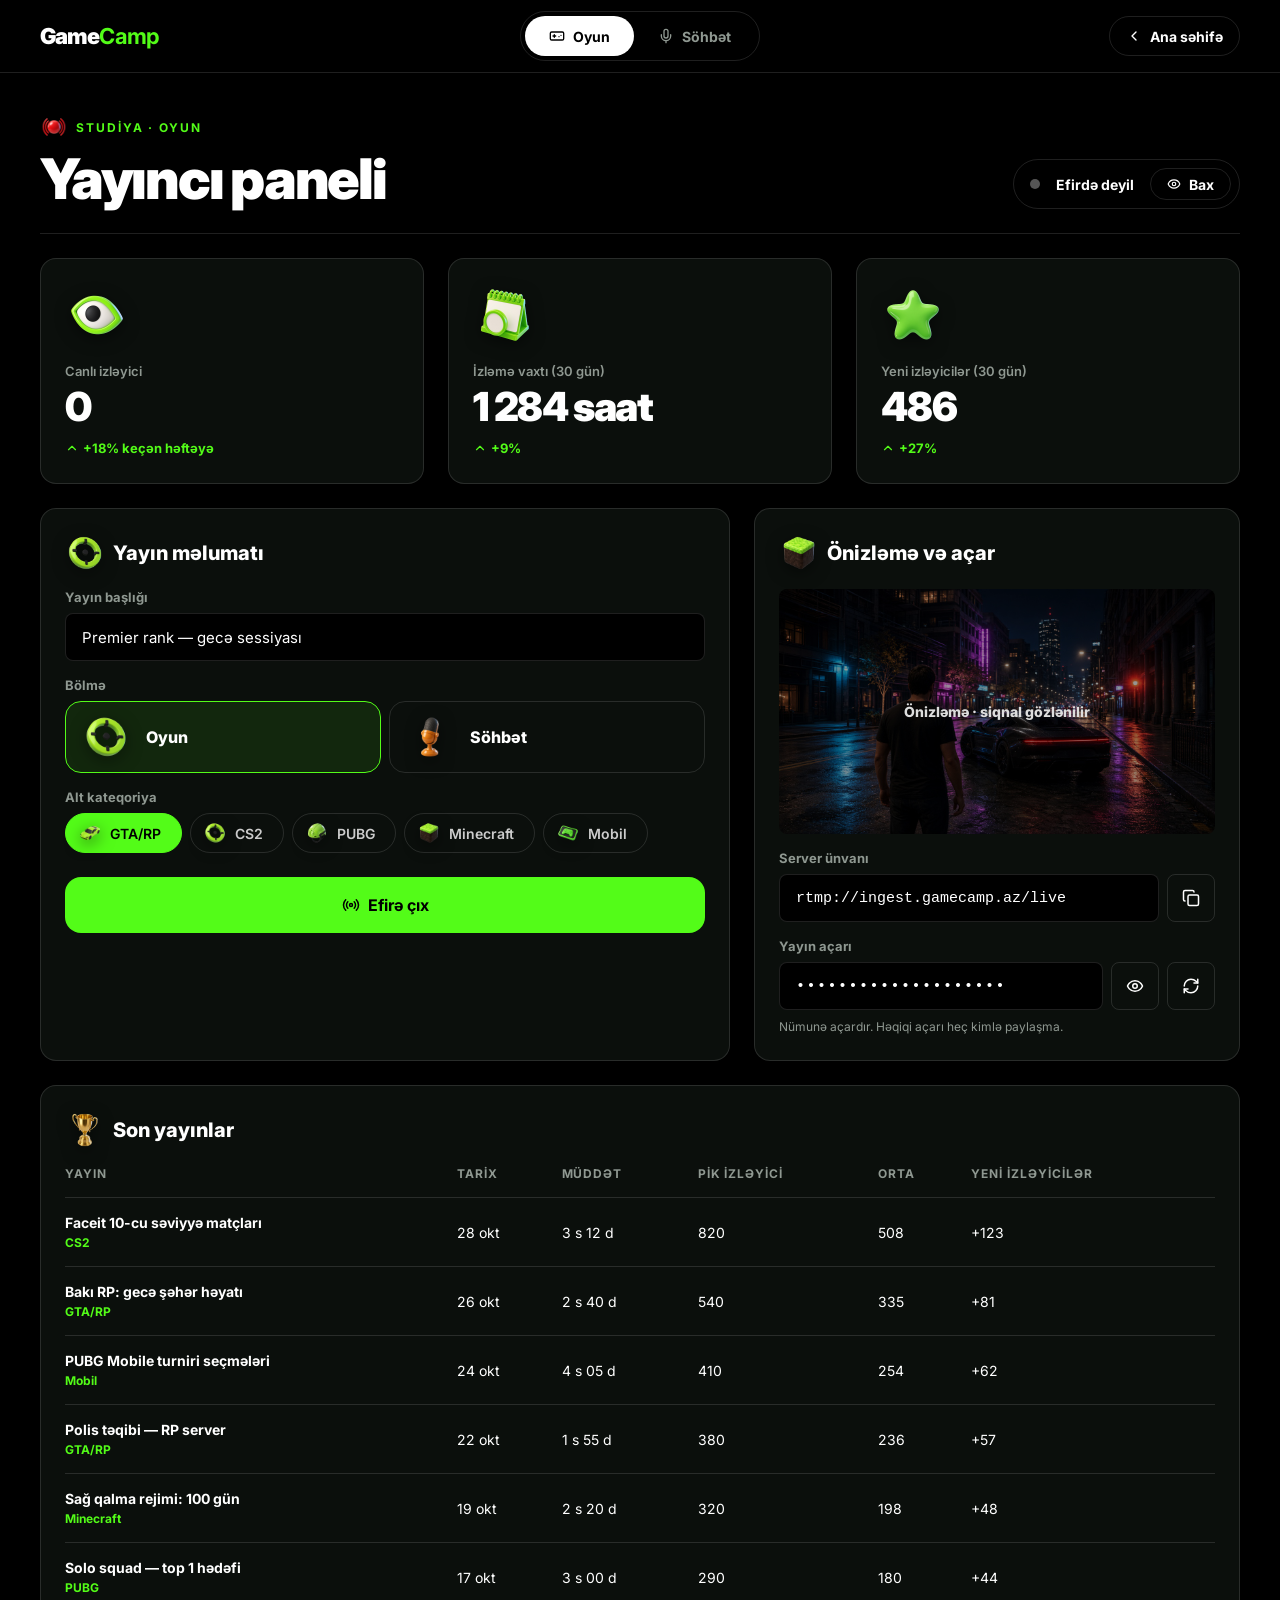
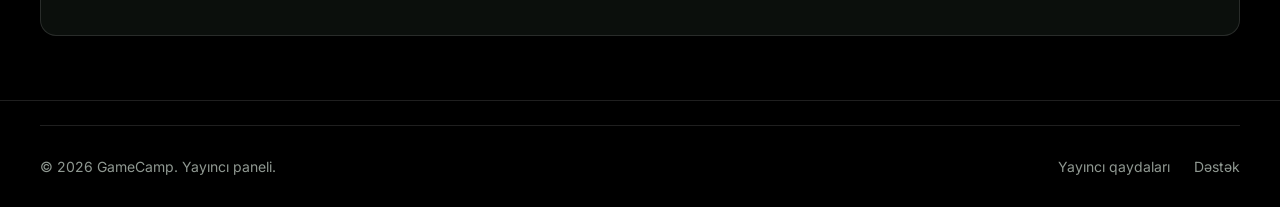
==== dashboard.html @ ab2b96a6 "GameCamp prototip" ====
<!doctype html><html lang="az"><head><meta charset="utf-8"><meta name="viewport" content="width=device-width,initial-scale=1"><title>Yayıncı paneli · GameCamp</title>
<link rel="stylesheet" href="https://fonts.googleapis.com/css2?family=Inter:wght@400;500;600;700;800;900&display=swap">
<link rel="stylesheet" href="style.css"><link rel="stylesheet" href="app.css"><link rel="stylesheet" href="dash.css"></head><body>
<header><div class="wrap"><a class="logo" href="index.html">Game<b>Camp</b></a><nav class="sw" id="sw"></nav>
<div class="r"><a class="btn g" href="index.html" id="b1"></a></div></div></header>
<main class="wrap">
<div class="dh"><div><div class="kick" id="dk"></div><h1>Yayıncı paneli</h1></div><div class="st" id="st"><span class="dot"></span><span id="stt">Efirdə deyil</span><a class="btn g" href="#" id="pv" style="height:32px"></a></div></div>
<div class="dg">
<div class="sc3w" id="stats"></div>
<section class="pn s7"><h3 id="h1"></h3>
<label for="ti">Yayın başlığı</label><input class="inp" id="ti" maxlength="80">
<label>Bölmə</label><div class="seg" id="seg"></div>
<label>Alt kateqoriya</label><div class="subs" id="subs"></div>
<button class="btn p golive" id="go"></button></section>
<section class="pn s5"><h3 id="h2"></h3><div class="prev" id="prev"></div>
<label>Server ünvanı</label><div class="fld"><div class="inp mono" style="letter-spacing:0">rtmp://ingest.gamecamp.az/live</div><button class="ib" aria-label="Kopyala" id="c1"></button></div>
<label>Yayın açarı</label><div class="fld"><div class="inp mono" id="key"></div><button class="ib" aria-label="Göstər" id="kv"></button><button class="ib" aria-label="Yenilə" id="kr"></button></div>
<p class="note">Nümunə açardır. Həqiqi açarı heç kimlə paylaşma.</p></section>
<section class="pn s12"><h3 id="h3"></h3><div class="tw"><table><thead><tr><th>Yayın</th><th>Tarix</th><th>Müddət</th><th>Pik izləyici</th><th>Orta</th><th>Yeni izləyicilər</th></tr></thead><tbody id="tb"></tbody></table></div></section>
</div></main>
<footer style="margin-top:64px"><div class="wrap"><div class="fl"><span>© 2026 GameCamp. Yayıncı paneli.</span><nav><a href="#">Yayıncı qaydaları</a><a href="#">Dəstək</a></nav></div></div></footer>
<script src="data.js"></script><script>
let live=false,show=false,cat=null;W=location.hash=='#talk'?'talk':'game';
const MASK='••••••••••••••••••••',DEMO='gc_live_nümunə_0000_0000';
function R(){const d=D[W],g=W=='game';document.body.className=W;if(!d.cats.includes(cat)||cat=='Hamısı')cat=d.cats[1];
sw.innerHTML=`<a href="#game" data-x="game" class="${g?'on':''}">${ic('gamepad')}Oyun</a><a href="#talk" data-x="talk" class="${g?'':'on'}">${ic('mic')}Söhbət</a>`;
sw.querySelectorAll('a').forEach(a=>a.onclick=e=>{e.preventDefault();W=a.dataset.x;history.replaceState(0,'','#'+W);R()});
b1.innerHTML=ic('back',16)+'Ana səhifə';dk.innerHTML=i3('live',28)+'Studiya · '+d.name;
stats.innerHTML=[['eye','Canlı izləyici',live?'312':'0','+18% keçən həftəyə'],['calendar','İzləmə vaxtı (30 gün)','1 284 saat','+9%'],['star','Yeni izləyicilər (30 gün)','486','+27%']].map(s=>`<div class="pn s4 sc3">${i3(s[0],64)}<small>${s[1]}</small><b>${s[2]}</b><span class="up">${ic('up',14)}${s[3]}</span></div>`).join('');
h1.innerHTML=i3(g?'cs2':'mic',40)+'Yayın məlumatı';h2.innerHTML=i3('block',40)+'Önizləmə və açar';h3.innerHTML=i3('trophy',40)+'Son yayınlar';
if(!ti.value||ti.dataset.w!=W){ti.value=g?'Premier rank — gecə sessiyası':'Gecə söhbəti: günün mövzuları';ti.dataset.w=W}
seg.innerHTML=`<button class="${g?'on':''}" data-x="game">${i3('cs2',48)}Oyun</button><button class="${g?'':'on'}" data-x="talk">${i3('mic',48)}Söhbət</button>`;
seg.querySelectorAll('button').forEach(b=>b.onclick=()=>{W=b.dataset.x;history.replaceState(0,'','#'+W);R()});
subs.innerHTML=d.cats.slice(1).map(c=>`<button class="chip${c==cat?' on':''}" data-c="${c}">${i3(CI[c],24)}${c}</button>`).join('');
subs.querySelectorAll('.chip').forEach(b=>b.onclick=()=>{cat=b.dataset.c;R()});
const im=d.s.find(s=>s[3]==cat)[0];
prev.innerHTML=`<img src="assets/${im}.jpg" alt="">`+(live?`<span class="live">CANLI</span>`:`<div class="off">Önizləmə · siqnal gözlənilir</div>`);
go.className='btn p golive'+(live?' end':'');go.innerHTML=live?ic('pause',18)+'Yayını bitir':ic('radio',18)+'Efirə çıx';
st.classList.toggle('on',live);stt.textContent=live?'Efirdəsən · 00:12:48':'Efirdə deyil';pv.innerHTML=ic('eye',14)+'Bax';pv.href='watch.html?id='+im;
key.textContent=show?DEMO:MASK;kv.innerHTML=ic(show?'eyeoff':'eye',18);kr.innerHTML=ic('refresh',18);c1.innerHTML=ic('copy',18);
tb.innerHTML=d.s.slice(0,6).map((s,i)=>`<tr><td>${s[1]}<span class="k2">${s[3]}</span></td><td>${['28 okt','26 okt','24 okt','22 okt','19 okt','17 okt'][i]}</td><td>${['3 s 12 d','2 s 40 d','4 s 05 d','1 s 55 d','2 s 20 d','3 s 00 d'][i]}</td><td>${s[4]}</td><td>${Math.round(s[4]*.62)}</td><td>+${Math.round(s[4]*.15)}</td></tr>`).join('')}
go.onclick=()=>{live=!live;R()};kv.onclick=()=>{show=!show;R()};R();
</script></body></html>
---- style.css ----
*{box-sizing:border-box;margin:0;padding:0}
:root{--c:#53FC18;--rgb:83,252,24;--bg:#000;--s1:#0b0f0c;--t2:#8f9891;--line:rgba(255,255,255,.12);--r:8px;--rm:16px}
body.talk{--c:#FFA53A;--rgb:255,165,58;--s1:#100c08}
body{font-family:Inter,system-ui,sans-serif;background:var(--bg);color:#fff;-webkit-font-smoothing:antialiased;overflow-x:hidden}
button{font:inherit;cursor:pointer;border:0;color:inherit;background:none}a{color:inherit;text-decoration:none}
.wrap{max-width:1360px;margin:0 auto;padding:0 40px}
.ticker{background:var(--c);color:#000;font-size:12px;font-weight:700;letter-spacing:.08em;height:32px;overflow:hidden;white-space:nowrap;display:flex;align-items:center}
.ticker div{display:inline-flex;gap:48px;animation:tk 40s linear infinite;padding-left:100%}@keyframes tk{to{transform:translateX(-100%)}}
.ticker span{display:inline-flex;align-items:center;gap:8px}
header{border-bottom:1px solid var(--line);position:sticky;top:0;z-index:10;background:rgba(0,0,0,.85);backdrop-filter:blur(12px)}
header .wrap{display:grid;grid-template-columns:1fr auto 1fr;align-items:center;gap:16px;height:72px}
.logo{font-weight:900;font-size:22px;letter-spacing:-.04em}.logo b{color:var(--c)}
.sw{display:flex;border:1px solid var(--line);border-radius:999px;padding:4px}
.sw button{display:flex;align-items:center;gap:8px;height:40px;padding:0 24px;border-radius:999px;font-weight:700;font-size:14px;letter-spacing:.02em;color:var(--t2);transition:.25s}
.sw button.on{background:#fff;color:#000}.sw button.on svg{color:var(--c);filter:drop-shadow(0 0 0 #000)}
body .sw button.on svg{stroke:#000}
.r{justify-self:end;display:flex;gap:8px}
.btn{display:inline-flex;align-items:center;gap:8px;height:40px;padding:0 16px;border-radius:999px;font-weight:700;font-size:14px;transition:.2s}
.btn.g{border:1px solid var(--line)}.btn.g:hover{border-color:#fff}.btn.p{background:var(--c);color:#000}.btn.p:hover{transform:translateY(-1px)}
.btn.lg{height:56px;padding:0 32px;font-size:16px}
.kick{font-size:12px;font-weight:700;letter-spacing:.16em;text-transform:uppercase;color:var(--c);display:flex;align-items:center;gap:8px}
.mast{display:flex;align-items:flex-end;justify-content:space-between;gap:24px;padding:48px 0 24px;border-bottom:1px solid var(--line)}
.big{font-size:160px;line-height:136px;font-weight:900;letter-spacing:-.06em}.big span{color:var(--c)}
.mast p{max-width:360px;color:var(--t2);font-size:16px;line-height:24px;padding-bottom:16px}
.issue{display:grid;grid-template-columns:7fr 5fr;gap:40px;padding:40px 0}
.fimg{position:relative;aspect-ratio:16/10;border-radius:var(--rm);overflow:hidden}
.fimg img{width:100%;height:100%;object-fit:cover;display:block;transition:transform 1.2s}.fimg:hover img{transform:scale(1.04)}
.fimg .tags{position:absolute;top:16px;left:16px;display:flex;gap:8px}
.live{display:inline-flex;align-items:center;gap:6px;height:24px;padding:0 8px;border-radius:4px;background:#e5243b;font-size:11px;font-weight:800;letter-spacing:.08em}
.live::before{content:"";width:6px;height:6px;border-radius:50%;background:#fff;animation:bl 1.4s infinite}@keyframes bl{50%{opacity:.2}}
.pill{display:inline-flex;align-items:center;gap:6px;height:24px;padding:0 8px;border-radius:4px;background:rgba(0,0,0,.65);backdrop-filter:blur(8px);font-size:12px;font-weight:600}
.ftx{display:flex;flex-direction:column}
h1{font-size:56px;line-height:60px;font-weight:900;letter-spacing:-.04em;margin:16px 0}
.dek{font-size:18px;line-height:28px;color:#c7ccc8}
.by{display:flex;align-items:center;gap:16px;margin:24px 0;padding:16px 0;border-top:1px solid var(--line);border-bottom:1px solid var(--line);font-size:14px;color:var(--t2)}.by b{color:#fff;display:block;font-size:15px}
.av{width:40px;height:40px;border-radius:50%;flex:none;display:grid;place-items:center;font-weight:800;font-size:15px;background:var(--c);color:#000}
.toplist{margin-top:auto;padding-top:24px}
.tl{display:grid;grid-template-columns:40px 1fr auto;gap:16px;align-items:center;padding:12px 0;border-top:1px solid var(--line)}
.tl .n{font-size:28px;font-weight:900;color:var(--c);letter-spacing:-.04em}.tl b{font-size:15px;display:block;white-space:nowrap;overflow:hidden;text-overflow:ellipsis}.tl small{color:var(--t2);font-size:13px}
.tl>div{min-width:0}.tl .v{font-size:13px;font-weight:600;display:flex;gap:6px;align-items:center;color:var(--t2)}
.sec{display:flex;align-items:flex-end;justify-content:space-between;gap:16px;padding:64px 0 24px;border-top:1px solid var(--line);margin-top:24px}
h2{font-size:48px;line-height:52px;font-weight:900;letter-spacing:-.04em;margin-top:8px}h2 em{font-style:normal;color:var(--c)}
.cnt,.lnk{font-size:14px;color:var(--t2);display:flex;gap:8px;align-items:center;font-weight:600}.lnk:hover{color:#fff}
.cats{display:grid;grid-template-columns:repeat(5,1fr);border:1px solid var(--line);border-radius:var(--rm);overflow:hidden}
.cat{position:relative;height:200px;overflow:hidden;cursor:pointer;border-left:1px solid var(--line)}.cat:first-child{border-left:0}
.cat>img:not(.i3){position:absolute;inset:0;width:100%;height:100%;object-fit:cover;filter:grayscale(1) brightness(.45);transition:.5s}
.cat:hover>img:not(.i3){filter:none;transform:scale(1.06)}
.cat div{position:absolute;inset:auto 16px 16px;z-index:1}.cat .no{position:absolute;top:16px;left:16px;font-size:13px;font-weight:700;color:var(--c);z-index:1}
.cat b{font-size:24px;font-weight:900;letter-spacing:-.03em;display:block}.cat small{font-size:13px;color:#ccc}
.chips{display:flex;gap:8px;overflow-x:auto;scrollbar-width:none;margin-bottom:32px}.chips::-webkit-scrollbar{display:none}
.chip{display:inline-flex;align-items:center;gap:8px;height:40px;padding:0 20px;border-radius:999px;border:1px solid var(--line);font-weight:600;font-size:14px;white-space:nowrap;color:#ccc;transition:.2s}
.chip small{font-size:12px;color:var(--t2)}.chip:hover{border-color:#fff;color:#fff}.chip.on{background:var(--c);border-color:var(--c);color:#000}.chip.on small{color:rgba(0,0,0,.6)}
.grid{display:grid;grid-template-columns:repeat(4,1fr);gap:40px 24px}
.grid .card:first-child{grid-column:span 2;grid-row:span 2}.grid .card:first-child .ti{font-size:28px;line-height:34px;white-space:normal;font-weight:900;letter-spacing:-.03em}
.th{position:relative;aspect-ratio:16/9;border-radius:var(--r);overflow:hidden;background:var(--s1)}
.th img{width:100%;height:100%;object-fit:cover;display:block;transition:transform .5s}.card:hover img{transform:scale(1.05)}
.th .live{position:absolute;top:8px;left:8px}.th .pill{position:absolute;bottom:8px;left:8px}
.card .k{font-size:11px;font-weight:700;letter-spacing:.12em;text-transform:uppercase;color:var(--c);margin:16px 0 8px}
.ti{font-weight:800;font-size:17px;line-height:24px;letter-spacing:-.01em;white-space:nowrap;overflow:hidden;text-overflow:ellipsis}.card:hover .ti{text-decoration:underline;text-decoration-color:var(--c);text-underline-offset:4px}
.sub{font-size:13px;color:var(--t2);margin-top:4px}
.empty{grid-column:1/-1;padding:48px;text-align:center;color:var(--t2);border:1px dashed var(--line);border-radius:var(--rm)}
.rank{display:grid;grid-template-columns:repeat(5,1fr);gap:0;border-top:1px solid var(--line)}
.rk{padding:24px 16px 24px 0;border-right:1px solid var(--line);margin-right:16px}.rk:last-child{border:0;margin:0}
.rk .no{font-size:96px;line-height:88px;font-weight:900;letter-spacing:-.06em;color:transparent;-webkit-text-stroke:1.5px var(--line)}.rk:first-child .no{-webkit-text-stroke:0;color:var(--c)}
.rk .ph{width:64px;height:64px;border-radius:50%;overflow:hidden;margin:16px 0}.rk .ph img{width:100%;height:100%;object-fit:cover}
.rk b{font-size:18px;font-weight:800;display:block}.rk small{color:var(--t2);font-size:13px;display:block;margin:4px 0 16px}.rk .btn{height:32px;font-size:13px}
.two{display:grid;grid-template-columns:5fr 7fr;gap:40px}
.col h3{font-size:28px;line-height:36px;font-weight:900;letter-spacing:-.03em;margin:8px 0 16px}
.nw{display:flex;align-items:center;gap:16px;padding:16px 0;border-top:1px solid var(--line)}.nw div{flex:1}.nw b{display:block}.nw small{color:var(--t2);font-size:13px}
.tag{font-size:11px;font-weight:800;letter-spacing:.1em;border:1px solid var(--c);color:var(--c);padding:4px 8px;border-radius:4px}
.ev{display:grid;grid-template-columns:120px 1fr auto;gap:24px;align-items:center;padding:24px 0;border-top:1px solid var(--line)}
.ev .d small{display:block;color:var(--t2);font-size:12px;font-weight:700;letter-spacing:.12em;text-transform:uppercase}.ev .d b{font-size:40px;line-height:44px;font-weight:900;letter-spacing:-.04em;color:var(--c)}
.ev .x b{display:block;font-size:20px;line-height:28px;font-weight:800;letter-spacing:-.02em}.ev .x small{color:var(--t2);font-size:14px}
footer{margin-top:96px;border-top:1px solid var(--line)}
.fbig{font-size:184px;line-height:160px;font-weight:900;letter-spacing:-.07em;padding-top:48px;white-space:nowrap;overflow:hidden}.fbig b{color:var(--c)}
.fl{display:flex;justify-content:space-between;gap:24px;flex-wrap:wrap;padding:32px 0;border-top:1px solid var(--line);margin-top:24px;color:var(--t2);font-size:14px}
.fl nav{display:flex;gap:24px;flex-wrap:wrap}.fl a:hover{color:#fff}
.i3{display:block;flex:none;object-fit:contain;filter:drop-shadow(0 4px 8px rgba(0,0,0,.5))}
.chip .i3{width:24px;height:24px;margin-left:-8px}
.kick .i3{width:28px;height:28px}
.hd3{width:72px;height:72px;margin-bottom:8px}
.cat .t3{position:absolute;top:12px;right:12px;z-index:1;width:64px;height:64px;transition:transform .4s}.cat:hover .t3{transform:scale(1.12) rotate(-6deg)}
.rk{position:relative}.rk .md{position:absolute;top:8px;right:16px;width:56px;height:56px}
.nw .i3{width:28px;height:28px}
.ev .btn .i3{width:24px;height:24px;margin-left:-4px}
.soc{display:flex;gap:8px;order:3}.sc .i3{width:44px;height:44px;transition:transform .2s}.sc:hover .i3{transform:translateY(-4px)}
.fl{align-items:center}
@media(max-width:1100px){.issue,.two{grid-template-columns:1fr}.big{font-size:112px;line-height:100px}.grid{grid-template-columns:repeat(2,1fr)}.cats,.rank{grid-template-columns:repeat(3,1fr)}.fbig{font-size:120px;line-height:112px}}
@media(max-width:600px){.wrap{padding:0 16px}header .wrap{grid-template-columns:1fr auto;height:auto;padding:16px;row-gap:16px}.sw{grid-column:1/-1;grid-row:2}.sw button{flex:1;justify-content:center}.btn.g{display:none}
.mast{flex-direction:column;align-items:flex-start;padding:32px 0 16px}.big{font-size:80px;line-height:72px}.mast p{padding:0;font-size:15px}
.issue{padding:24px 0;gap:24px}h1{font-size:34px;line-height:40px}.dek{font-size:16px;line-height:24px}.btn.lg{width:100%;justify-content:center}
.sec{padding:40px 0 16px}h2{font-size:32px;line-height:36px}
.cats{display:flex;overflow-x:auto;scrollbar-width:none}.cat{flex:0 0 160px;height:180px}
.chips{margin:0 -16px 24px;padding:0 16px}.grid{grid-template-columns:1fr;gap:32px}.grid .card:first-child{grid-column:auto;grid-row:auto}.grid .card:first-child .ti{font-size:22px;line-height:28px}
.rank{display:flex;overflow-x:auto;scrollbar-width:none}.rk{flex:0 0 180px}
.ev{grid-template-columns:72px 1fr auto;gap:16px}.ev .d b{font-size:28px;line-height:32px}.ev .x b{font-size:16px;line-height:22px}
.fbig{font-size:56px;line-height:56px}.fl{flex-direction:column}}
---- app.css ----
.sw a{display:flex;align-items:center;gap:8px;height:40px;padding:0 24px;border-radius:999px;font-weight:700;font-size:14px;color:var(--t2)}
.sw a.on{background:#fff;color:#000}.sw a:hover{color:#fff}.sw a.on:hover{color:#000}
.crumb{display:flex;align-items:center;gap:8px;font-size:13px;color:var(--t2);padding:24px 0 16px;font-weight:600}.crumb a:hover{color:#fff}.crumb b{color:var(--c)}
.wl{display:grid;grid-template-columns:minmax(0,1fr) 360px;gap:24px;align-items:start}
.player{position:relative;aspect-ratio:16/9;border-radius:var(--rm);overflow:hidden;background:#000;border:1px solid var(--line)}
.player>img{width:100%;height:100%;object-fit:cover;display:block;filter:brightness(.7)}
.player .tl2{position:absolute;top:16px;left:16px;display:flex;gap:8px}
.player .q{position:absolute;top:16px;right:16px}
.pbig{position:absolute;inset:0;margin:auto;width:88px;height:88px;border-radius:50%;background:rgba(var(--rgb),.92);color:#000;display:grid;place-items:center;box-shadow:0 0 0 12px rgba(var(--rgb),.2)}
.ctl{position:absolute;left:0;right:0;bottom:0;padding:48px 16px 16px;background:linear-gradient(transparent,rgba(0,0,0,.85));display:flex;align-items:center;gap:8px}
.ctl button{width:40px;height:40px;border-radius:8px;display:grid;place-items:center}.ctl button:hover{background:rgba(255,255,255,.12)}
.ctl .bar{flex:1;height:4px;border-radius:2px;background:rgba(255,255,255,.2);position:relative}.ctl .bar i{position:absolute;inset:0 0 0 auto;width:8px;border-radius:2px;background:#e5243b}
.ctl .lv{font-size:12px;font-weight:800;letter-spacing:.08em;color:#ff4d61;padding:0 8px}
.wt{padding:24px 0;border-bottom:1px solid var(--line)}.wt .kick{margin-bottom:8px}
.wt h1{font-size:40px;line-height:48px;margin:0 0 16px}
.wmeta{display:flex;gap:16px;flex-wrap:wrap;color:var(--t2);font-size:14px;font-weight:600}.wmeta span{display:flex;align-items:center;gap:8px}
.who{display:flex;align-items:center;gap:16px;padding:24px 0;border-bottom:1px solid var(--line);flex-wrap:wrap}
.who .av{width:64px;height:64px;font-size:24px;box-shadow:0 0 0 3px #000,0 0 0 5px var(--c)}
.who .nm{flex:1;min-width:160px}.who .nm b{font-size:20px;font-weight:900;display:flex;align-items:center;gap:8px}.who .nm small{color:var(--t2);font-size:14px}
.who .acts{display:flex;gap:8px;flex-wrap:wrap}.btn.on{background:#fff;color:#000}
.chat{border:1px solid var(--line);border-radius:var(--rm);background:var(--s1);display:flex;flex-direction:column;height:calc(100vh - 136px);max-height:760px;min-height:520px;position:sticky;top:96px}
.ch{display:flex;align-items:center;justify-content:space-between;padding:16px;border-bottom:1px solid var(--line);font-weight:800}.ch small{color:var(--t2);font-weight:600;font-size:13px;display:flex;gap:8px;align-items:center}
.pin{margin:16px 16px 0;padding:12px;border-radius:8px;background:rgba(var(--rgb),.1);border:1px solid rgba(var(--rgb),.3);font-size:13px;line-height:20px;display:flex;gap:8px}.pin .i3{width:24px;height:24px}
.msgs{flex:1;overflow-y:auto;padding:16px;display:flex;flex-direction:column;gap:12px;scrollbar-width:thin}
.m{font-size:14px;line-height:20px;color:#ddd;overflow-wrap:anywhere}.m b{font-weight:700;margin-right:6px}.m .bd{display:inline-block;font-size:10px;font-weight:800;letter-spacing:.06em;padding:2px 6px;border-radius:4px;margin-right:6px;vertical-align:1px;background:var(--c);color:#000}
.m.gift{background:rgba(var(--rgb),.12);border-radius:8px;padding:8px;display:flex;gap:8px;align-items:center}.m.gift .i3{width:32px;height:32px}
.cin{padding:16px;border-top:1px solid var(--line);display:flex;gap:8px}
.cin input{flex:1;min-width:0;height:40px;border-radius:8px;border:1px solid var(--line);background:#000;color:#fff;padding:0 16px;font:inherit;font-size:14px}.cin input:focus{outline:0;border-color:var(--c)}
.cin .btn{width:40px;padding:0;justify-content:center}
.gifts{display:grid;grid-template-columns:repeat(6,1fr);gap:8px}
.gf{border:1px solid var(--line);border-radius:var(--rm);padding:16px 8px;display:flex;flex-direction:column;align-items:center;gap:8px;transition:.2s;background:var(--s1)}
.gf:hover{border-color:var(--c);transform:translateY(-4px)}.gf .i3{width:64px;height:64px}.gf b{font-size:14px}.gf small{font-size:12px;color:var(--c);font-weight:700}
.rel{display:grid;grid-template-columns:repeat(4,1fr);gap:24px}
.sth{display:flex;align-items:center;gap:8px;margin:40px 0 16px}.sth h3{font-size:28px;line-height:36px;font-weight:900;letter-spacing:-.03em}.sth .i3{width:40px;height:40px}
@media(max-width:1100px){.wl{grid-template-columns:1fr}.chat{position:static;height:520px}.rel{grid-template-columns:repeat(2,1fr)}.gifts{grid-template-columns:repeat(3,1fr)}}
@media(max-width:600px){.sw a{flex:1;justify-content:center;padding:0 16px}.wt h1{font-size:28px;line-height:34px}.pbig{width:64px;height:64px}.ctl .hm2{display:none}.rel{grid-template-columns:1fr}.who .acts{width:100%}.who .acts .btn{flex:1;justify-content:center}.chat{height:480px;min-height:0}.gf .i3{width:48px;height:48px}}
@media(max-width:600px){.who .acts .btn.g{display:inline-flex}.who .acts .btn[aria-label]{flex:0 0 40px;padding:0}}
---- dash.css ----
.sc3w{display:contents}
.dh{display:flex;align-items:flex-end;justify-content:space-between;gap:24px;flex-wrap:wrap;padding:40px 0 24px;border-bottom:1px solid var(--line);margin-bottom:24px}
.dh h1{margin:8px 0 0;font-size:56px;line-height:60px}
.st{display:flex;align-items:center;gap:16px;padding:8px 8px 8px 16px;border:1px solid var(--line);border-radius:999px;font-weight:700;font-size:14px}
.st .dot{width:10px;height:10px;border-radius:50%;background:#555}.st.on .dot{background:#e5243b;box-shadow:0 0 0 4px rgba(229,36,59,.25);animation:bl 1.4s infinite}
.dg{display:grid;grid-template-columns:repeat(12,1fr);gap:24px}
.pn{border:1px solid var(--line);border-radius:var(--rm);background:var(--s1);padding:24px;min-width:0}
.pn h3{display:flex;align-items:center;gap:8px;font-size:20px;line-height:28px;font-weight:800;margin-bottom:16px}.pn h3 .i3{width:40px;height:40px}
.s4{grid-column:span 4}.s7{grid-column:span 7}.s5{grid-column:span 5}.s12{grid-column:span 12}
.sc3 .i3{width:64px;height:64px;margin-bottom:16px}.sc3 small{color:var(--t2);font-size:13px;font-weight:600;display:block}.sc3 b{display:block;font-size:40px;line-height:48px;font-weight:900;letter-spacing:-.04em;margin:4px 0 8px}
.up{display:inline-flex;align-items:center;gap:4px;font-size:13px;font-weight:700;color:var(--c)}
label{display:block;font-size:13px;font-weight:700;color:var(--t2);margin:16px 0 8px}label:first-of-type{margin-top:0}
.fld{display:flex;gap:8px}
.inp{flex:1;min-width:0;height:48px;border-radius:8px;border:1px solid var(--line);background:#000;color:#fff;padding:0 16px;font:inherit;font-size:15px;display:flex;align-items:center}
.inp:focus{outline:0;border-color:var(--c)}.inp.mono{font-family:ui-monospace,Menlo,monospace;letter-spacing:.1em;overflow:hidden;white-space:nowrap}
.ib{width:48px;height:48px;border-radius:8px;border:1px solid var(--line);display:grid;place-items:center;flex:none}.ib:hover{border-color:#fff}
.note{font-size:12px;color:var(--t2);margin-top:8px;line-height:18px}
.seg{display:grid;grid-template-columns:1fr 1fr;gap:8px}
.seg button{height:72px;border-radius:var(--rm);border:1px solid var(--line);display:flex;align-items:center;gap:16px;padding:0 16px;font-weight:800;font-size:16px}.seg button .i3{width:48px;height:48px}
.seg button.on{border-color:var(--c);background:rgba(var(--rgb),.1)}
.subs{display:flex;flex-wrap:wrap;gap:8px}.subs .chip{height:40px}
.golive{width:100%;height:56px;justify-content:center;margin-top:24px;font-size:16px;border-radius:var(--rm)}.golive.end{background:#e5243b;color:#fff}
.prev{position:relative;aspect-ratio:16/9;border-radius:8px;overflow:hidden;margin-bottom:16px}.prev img{width:100%;height:100%;object-fit:cover;filter:brightness(.6)}.prev .live,.prev .pill{position:absolute;top:8px;left:8px}.prev .off{position:absolute;inset:0;display:grid;place-items:center;font-weight:800;color:#ddd;font-size:14px}
.chk{display:flex;flex-direction:column;gap:8px;font-size:14px}.chk span{display:flex;gap:8px;align-items:center}.chk svg{color:var(--c)}
table{width:100%;border-collapse:collapse;font-size:14px}th{text-align:left;font-size:12px;letter-spacing:.08em;text-transform:uppercase;color:var(--t2);font-weight:700;padding:0 16px 16px 0}
td{padding:16px 16px 16px 0;border-top:1px solid var(--line);white-space:nowrap}td:first-child{white-space:normal;font-weight:700}td .k2{font-size:12px;font-weight:700;color:var(--c);display:block;margin-top:4px}
.tw{overflow-x:auto}
@media(max-width:1100px){.s4,.s7,.s5{grid-column:span 12}.sc3w{display:grid;grid-template-columns:repeat(3,1fr);gap:24px;grid-column:span 12}}
@media(max-width:600px){.dh h1{font-size:36px;line-height:40px}.sc3w{grid-template-columns:1fr}.pn{padding:16px}.seg button{height:64px;font-size:15px}}
input.inp{width:100%}
@media(max-width:600px){.st .btn.g,header .btn.g{display:inline-flex}table{min-width:640px}td:first-child{min-width:200px}}
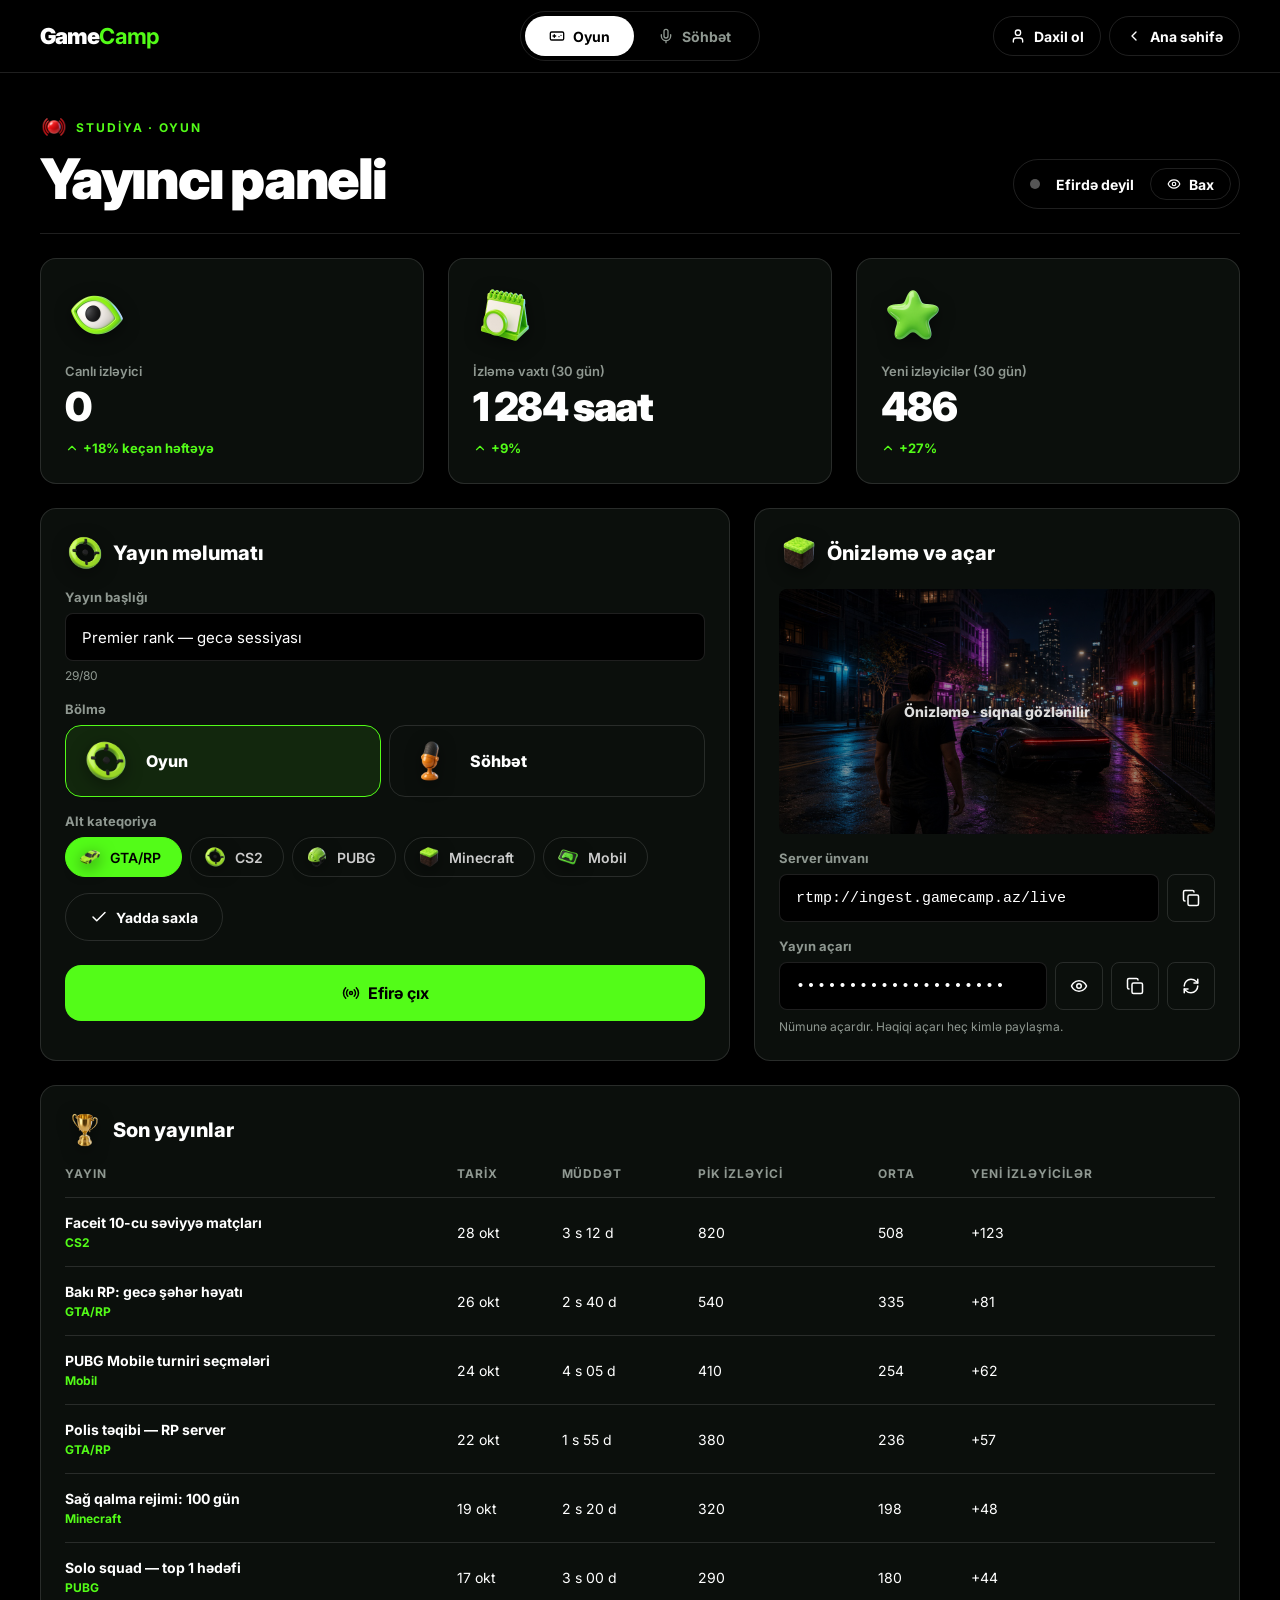
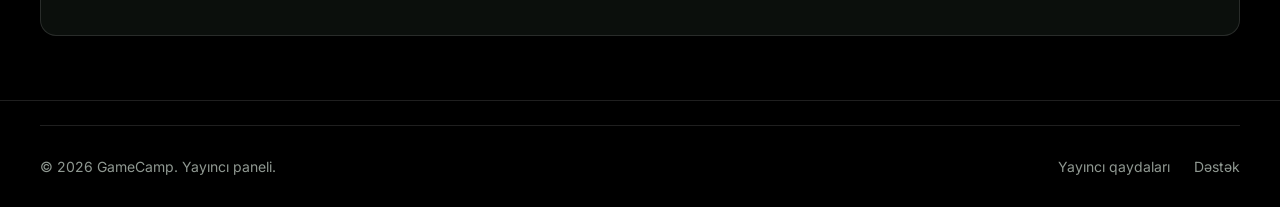
==== commit 4ee8024d: "Bütün düymələr işlək: qeydiyyat/giriş, izləmə, çat, GC balans, axtarış, panel, info səhifələri" ====
--- a/dashboard.html
+++ b/dashboard.html
@@ -1,43 +1,54 @@
 <!doctype html><html lang="az"><head><meta charset="utf-8"><meta name="viewport" content="width=device-width,initial-scale=1"><title>Yayıncı paneli · GameCamp</title>
 <link rel="stylesheet" href="https://fonts.googleapis.com/css2?family=Inter:wght@400;500;600;700;800;900&display=swap">
-<link rel="stylesheet" href="style.css"><link rel="stylesheet" href="app.css"><link rel="stylesheet" href="dash.css"></head><body>
+<link rel="stylesheet" href="style.css"><link rel="stylesheet" href="site.css"><link rel="stylesheet" href="app.css"><link rel="stylesheet" href="dash.css"></head><body>
 <header><div class="wrap"><a class="logo" href="index.html">Game<b>Camp</b></a><nav class="sw" id="sw"></nav>
-<div class="r"><a class="btn g" href="index.html" id="b1"></a></div></div></header>
+<div class="r"><a class="btn g" href="#" id="ua" data-auth></a><a class="btn g" href="index.html" id="b1"></a></div></div></header>
 <main class="wrap">
-<div class="dh"><div><div class="kick" id="dk"></div><h1>Yayıncı paneli</h1></div><div class="st" id="st"><span class="dot"></span><span id="stt">Efirdə deyil</span><a class="btn g" href="#" id="pv" style="height:32px"></a></div></div>
+<div class="dh"><div><div class="kick" id="dk"></div><h1>Yayıncı paneli</h1></div><div class="st" id="st"><span class="dot"></span><span id="stt">Efirdə deyil</span><a class="btn g" href="watch.html" id="pv" style="height:32px"></a></div></div>
 <div class="dg">
 <div class="sc3w" id="stats"></div>
 <section class="pn s7"><h3 id="h1"></h3>
-<label for="ti">Yayın başlığı</label><input class="inp" id="ti" maxlength="80">
+<label for="ti">Yayın başlığı</label><input class="inp" id="ti" maxlength="80"><small class="note" id="tic" style="display:block;margin-top:6px"></small>
 <label>Bölmə</label><div class="seg" id="seg"></div>
 <label>Alt kateqoriya</label><div class="subs" id="subs"></div>
-<button class="btn p golive" id="go"></button></section>
+<div style="display:flex;gap:8px;flex-wrap:wrap;margin-top:16px"><button class="btn g" type="button" id="sv" style="display:inline-flex;height:48px;padding:0 24px"></button></div><button class="btn p golive" id="go"></button><p class="note" id="svn"></p></section>
 <section class="pn s5"><h3 id="h2"></h3><div class="prev" id="prev"></div>
 <label>Server ünvanı</label><div class="fld"><div class="inp mono" style="letter-spacing:0">rtmp://ingest.gamecamp.az/live</div><button class="ib" aria-label="Kopyala" id="c1"></button></div>
-<label>Yayın açarı</label><div class="fld"><div class="inp mono" id="key"></div><button class="ib" aria-label="Göstər" id="kv"></button><button class="ib" aria-label="Yenilə" id="kr"></button></div>
+<label>Yayın açarı</label><div class="fld"><div class="inp mono" id="key"></div><button class="ib" aria-label="Göstər" id="kv"></button><button class="ib" aria-label="Açarı kopyala" id="c2"></button><button class="ib" aria-label="Yenilə" id="kr"></button></div>
 <p class="note">Nümunə açardır. Həqiqi açarı heç kimlə paylaşma.</p></section>
 <section class="pn s12"><h3 id="h3"></h3><div class="tw"><table><thead><tr><th>Yayın</th><th>Tarix</th><th>Müddət</th><th>Pik izləyici</th><th>Orta</th><th>Yeni izləyicilər</th></tr></thead><tbody id="tb"></tbody></table></div></section>
 </div></main>
-<footer style="margin-top:64px"><div class="wrap"><div class="fl"><span>© 2026 GameCamp. Yayıncı paneli.</span><nav><a href="#">Yayıncı qaydaları</a><a href="#">Dəstək</a></nav></div></div></footer>
-<script src="data.js"></script><script>
-let live=false,show=false,cat=null;W=location.hash=='#talk'?'talk':'game';
-const MASK='••••••••••••••••••••',DEMO='gc_live_nümunə_0000_0000';
+<footer style="margin-top:64px"><div class="wrap"><div class="fl"><span>© 2026 GameCamp. Yayıncı paneli.</span><nav><a href="info.html?p=streamer">Yayıncı qaydaları</a><a href="info.html?p=support">Dəstək</a></nav></div></div></footer>
+<script src="data.js"></script><script src="site.js"></script><script>
+const S=Object.assign({live:false,start:0,W:'game',cat:null,title:{},key:'gc_live_demo_0000_0000',saved:0},GC.LS.get('gc_dash',{}));
+let live=S.live,show=false,cat=S.cat;W=location.hash=='#talk'?'talk':location.hash=='#game'?'game':S.W;
+const MASK='••••••••••••••••••••';const save=()=>GC.LS.set('gc_dash',S);
+const dur=()=>{const t=Math.floor((Date.now()-S.start)/1000);return [t/3600,t/60%60,t%60].map(v=>String(Math.floor(v)).padStart(2,'0')).join(':')};
+setInterval(()=>{if(live)stt.textContent='Efirdəsən · '+dur()},1000);
 function R(){const d=D[W],g=W=='game';document.body.className=W;if(!d.cats.includes(cat)||cat=='Hamısı')cat=d.cats[1];
 sw.innerHTML=`<a href="#game" data-x="game" class="${g?'on':''}">${ic('gamepad')}Oyun</a><a href="#talk" data-x="talk" class="${g?'':'on'}">${ic('mic')}Söhbət</a>`;
-sw.querySelectorAll('a').forEach(a=>a.onclick=e=>{e.preventDefault();W=a.dataset.x;history.replaceState(0,'','#'+W);R()});
+sw.querySelectorAll('a').forEach(a=>a.onclick=e=>{e.preventDefault();W=a.dataset.x;S.W=W;save();history.replaceState(0,'','#'+W);R()});
 b1.innerHTML=ic('back',16)+'Ana səhifə';dk.innerHTML=i3('live',28)+'Studiya · '+d.name;
 stats.innerHTML=[['eye','Canlı izləyici',live?'312':'0','+18% keçən həftəyə'],['calendar','İzləmə vaxtı (30 gün)','1 284 saat','+9%'],['star','Yeni izləyicilər (30 gün)','486','+27%']].map(s=>`<div class="pn s4 sc3">${i3(s[0],64)}<small>${s[1]}</small><b>${s[2]}</b><span class="up">${ic('up',14)}${s[3]}</span></div>`).join('');
 h1.innerHTML=i3(g?'cs2':'mic',40)+'Yayın məlumatı';h2.innerHTML=i3('block',40)+'Önizləmə və açar';h3.innerHTML=i3('trophy',40)+'Son yayınlar';
-if(!ti.value||ti.dataset.w!=W){ti.value=g?'Premier rank — gecə sessiyası':'Gecə söhbəti: günün mövzuları';ti.dataset.w=W}
+if(ti.dataset.w!=W){ti.value=S.title[W]||(g?'Premier rank — gecə sessiyası':'Gecə söhbəti: günün mövzuları');ti.dataset.w=W}tic.textContent=ti.value.length+'/80';sv.innerHTML=ic('check',18)+'Yadda saxla';c2.innerHTML=ic('copy',18);
 seg.innerHTML=`<button class="${g?'on':''}" data-x="game">${i3('cs2',48)}Oyun</button><button class="${g?'':'on'}" data-x="talk">${i3('mic',48)}Söhbət</button>`;
-seg.querySelectorAll('button').forEach(b=>b.onclick=()=>{W=b.dataset.x;history.replaceState(0,'','#'+W);R()});
+seg.querySelectorAll('button').forEach(b=>b.onclick=()=>{W=b.dataset.x;S.W=W;save();history.replaceState(0,'','#'+W);R()});
 subs.innerHTML=d.cats.slice(1).map(c=>`<button class="chip${c==cat?' on':''}" data-c="${c}">${i3(CI[c],24)}${c}</button>`).join('');
-subs.querySelectorAll('.chip').forEach(b=>b.onclick=()=>{cat=b.dataset.c;R()});
+subs.querySelectorAll('.chip').forEach(b=>b.onclick=()=>{cat=b.dataset.c;S.cat=cat;save();R()});
 const im=d.s.find(s=>s[3]==cat)[0];
 prev.innerHTML=`<img src="assets/${im}.jpg" alt="">`+(live?`<span class="live">CANLI</span>`:`<div class="off">Önizləmə · siqnal gözlənilir</div>`);
 go.className='btn p golive'+(live?' end':'');go.innerHTML=live?ic('pause',18)+'Yayını bitir':ic('radio',18)+'Efirə çıx';
-st.classList.toggle('on',live);stt.textContent=live?'Efirdəsən · 00:12:48':'Efirdə deyil';pv.innerHTML=ic('eye',14)+'Bax';pv.href='watch.html?id='+im;
-key.textContent=show?DEMO:MASK;kv.innerHTML=ic(show?'eyeoff':'eye',18);kr.innerHTML=ic('refresh',18);c1.innerHTML=ic('copy',18);
+st.classList.toggle('on',live);stt.textContent=live?'Efirdəsən · '+dur():'Efirdə deyil';pv.innerHTML=ic('eye',14)+'Bax';pv.href='watch.html?id='+im;
+key.textContent=show?S.key:MASK;kv.innerHTML=ic(show?'eyeoff':'eye',18);kr.innerHTML=ic('refresh',18);c1.innerHTML=ic('copy',18);
 tb.innerHTML=d.s.slice(0,6).map((s,i)=>`<tr><td>${s[1]}<span class="k2">${s[3]}</span></td><td>${['28 okt','26 okt','24 okt','22 okt','19 okt','17 okt'][i]}</td><td>${['3 s 12 d','2 s 40 d','4 s 05 d','1 s 55 d','2 s 20 d','3 s 00 d'][i]}</td><td>${s[4]}</td><td>${Math.round(s[4]*.62)}</td><td>+${Math.round(s[4]*.15)}</td></tr>`).join('')}
-go.onclick=()=>{live=!live;R()};kv.onclick=()=>{show=!show;R()};R();
+const persist=()=>{S.W=W;S.cat=cat;S.title[W]=ti.value.trim()||ti.value;save()};
+go.onclick=()=>{if(!ti.value.trim())return GC.toast('Yayın başlığı boş ola bilməz'),ti.focus();live=!live;S.live=live;S.start=live?Date.now():0;persist();R();GC.toast(live?'Demo yayın başladı: '+ti.value.trim():'Yayın bitirildi')};
+kv.onclick=()=>{show=!show;R()};
+c1.onclick=()=>GC.copy('rtmp://ingest.gamecamp.az/live','Server ünvanı kopyalandı');
+c2.onclick=()=>GC.copy(S.key,'Yayın açarı kopyalandı (demo açar)');
+kr.onclick=()=>{if(!confirm('Yeni açar yaradılsın? Köhnə açar işləməyəcək.'))return;S.key='gc_live_demo_'+[...crypto.getRandomValues(new Uint8Array(6))].map(v=>v.toString(16).padStart(2,'0')).join('');save();show=true;R();GC.toast('Yeni demo açar yaradıldı')};
+ti.oninput=()=>{tic.textContent=ti.value.length+'/80'};
+sv.onclick=()=>{if(!ti.value.trim())return GC.toast('Yayın başlığı boş ola bilməz'),ti.focus();persist();svn.textContent='Yadda saxlanıldı: '+new Date().toLocaleTimeString('az-AZ',{hour:'2-digit',minute:'2-digit'});GC.toast('Ayarlar yadda saxlanıldı')};
+R();
 </script></body></html>
--- a/site.css
+++ b/site.css
@@ -0,0 +1,38 @@
+/* GameCamp: auth, toast, menus, info pages */
+.btn.ua{display:inline-flex}
+.ua .uav{width:24px;height:24px;border-radius:50%;background:var(--c);color:#000;display:grid;place-items:center;font-size:12px;font-weight:800;margin-left:-8px}
+.ua.in{padding-left:12px}
+.umenu{position:absolute;right:0;top:48px;min-width:220px;background:var(--s1);border:1px solid var(--line);border-radius:var(--rm);padding:8px;display:none;z-index:60;box-shadow:0 16px 48px rgba(0,0,0,.6)}
+.umenu.open{display:block}.uwrap{position:relative;display:inline-flex}
+.umenu .uh{padding:8px 12px 12px;border-bottom:1px solid var(--line);margin-bottom:8px}.umenu .uh b{display:block;font-size:14px}.umenu .uh small{color:var(--t2);font-size:12px}
+.umenu a,.umenu button{display:flex;align-items:center;gap:8px;width:100%;padding:10px 12px;border-radius:var(--r);font-size:14px;font-weight:600;text-align:left}
+.umenu a:hover,.umenu button:hover{background:rgba(255,255,255,.06)}
+.mscrim{position:fixed;inset:0;background:rgba(0,0,0,.7);backdrop-filter:blur(6px);z-index:90;display:none;align-items:center;justify-content:center;padding:16px}
+.mscrim.on{display:flex}
+.modal{width:100%;max-width:420px;background:var(--s1);border:1px solid var(--line);border-radius:var(--rm);padding:32px;position:relative}
+.modal h2{font-size:28px;font-weight:900;letter-spacing:-.03em;margin:8px 0 4px}.modal p.mp{color:var(--t2);font-size:14px;margin-bottom:20px}
+.modal .mx{position:absolute;top:16px;right:16px;width:36px;height:36px;border-radius:50%;border:1px solid var(--line);display:grid;place-items:center}
+.mtabs{display:flex;border:1px solid var(--line);border-radius:999px;padding:4px;margin-bottom:20px}
+.mtabs button{flex:1;height:36px;border-radius:999px;font-weight:700;font-size:14px;color:var(--t2)}.mtabs button.on{background:#fff;color:#000}
+.modal label,.ipg label{display:block;font-size:12px;font-weight:700;letter-spacing:.08em;text-transform:uppercase;color:var(--t2);margin:12px 0 6px}
+.modal input,.ipg input,.ipg textarea,.srch input{width:100%;height:44px;background:#000;border:1px solid var(--line);border-radius:var(--r);color:#fff;padding:0 14px;font:inherit;font-size:15px;outline:0}
+.ipg textarea{height:120px;padding:12px 14px;resize:vertical}
+.modal input:focus,.ipg input:focus,.ipg textarea:focus,.srch input:focus{border-color:var(--c)}
+.modal input.bad{border-color:#e5243b}
+.merr{color:#ff6b7d;font-size:13px;min-height:18px;margin-top:10px}
+.modal .btn.p{width:100%;justify-content:center;height:48px;margin-top:8px;font-size:15px}
+.mnote{color:var(--t2);font-size:12px;margin-top:12px;line-height:18px}
+.toast{position:fixed;left:50%;bottom:32px;transform:translate(-50%,20px);background:#fff;color:#000;font-weight:700;font-size:14px;padding:12px 20px;border-radius:999px;opacity:0;transition:.25s;z-index:100;pointer-events:none;max-width:calc(100% - 32px);text-align:center}
+.toast.on{opacity:1;transform:translate(-50%,0)}
+.srch{position:relative;margin:0 0 16px}.srch svg{position:absolute;left:14px;top:14px;color:var(--t2)}.srch input{padding-left:40px;height:46px;border-radius:999px}
+.ev .btn.on{border-color:var(--c);color:var(--c)}
+.btn.on{border-color:var(--c)}
+.ipg{padding:48px 0 24px;max-width:760px}.ipg h1{font-size:56px;line-height:60px;font-weight:900;letter-spacing:-.04em;margin:12px 0 16px}
+.ipg p,.ipg li{color:var(--t2);font-size:16px;line-height:26px;margin-bottom:12px}.ipg ul{padding-left:20px}
+.ipg h3{font-size:20px;margin:24px 0 8px}.ipg .btn{margin-top:16px}
+.inav{display:flex;flex-wrap:wrap;gap:8px;margin:24px 0}.inav a{padding:8px 14px;border:1px solid var(--line);border-radius:999px;font-size:13px;font-weight:700}.inav a.on{background:#fff;color:#000}
+.player.paused .pbig{opacity:1}.player.muted .ctl button[aria-label="Səs"]{color:var(--c)}
+.gdemo{font-size:11px;color:var(--t2);padding:0 16px 10px;line-height:15px}
+@media(max-width:600px){.btn.ua{display:inline-flex;height:32px;padding:0 12px}.ua .ut{max-width:84px;overflow:hidden;text-overflow:ellipsis;white-space:nowrap}.modal{padding:24px}.ipg h1{font-size:36px;line-height:40px}.r{align-items:center}}
+@media(max-width:600px){.ev .btn.g,.rk .btn.g{display:inline-flex}}
+.player .pbig{z-index:4}.player .ctl{pointer-events:none}.player .ctl>*{pointer-events:auto}@media(max-width:600px){.player .ctl{padding-top:24px}}
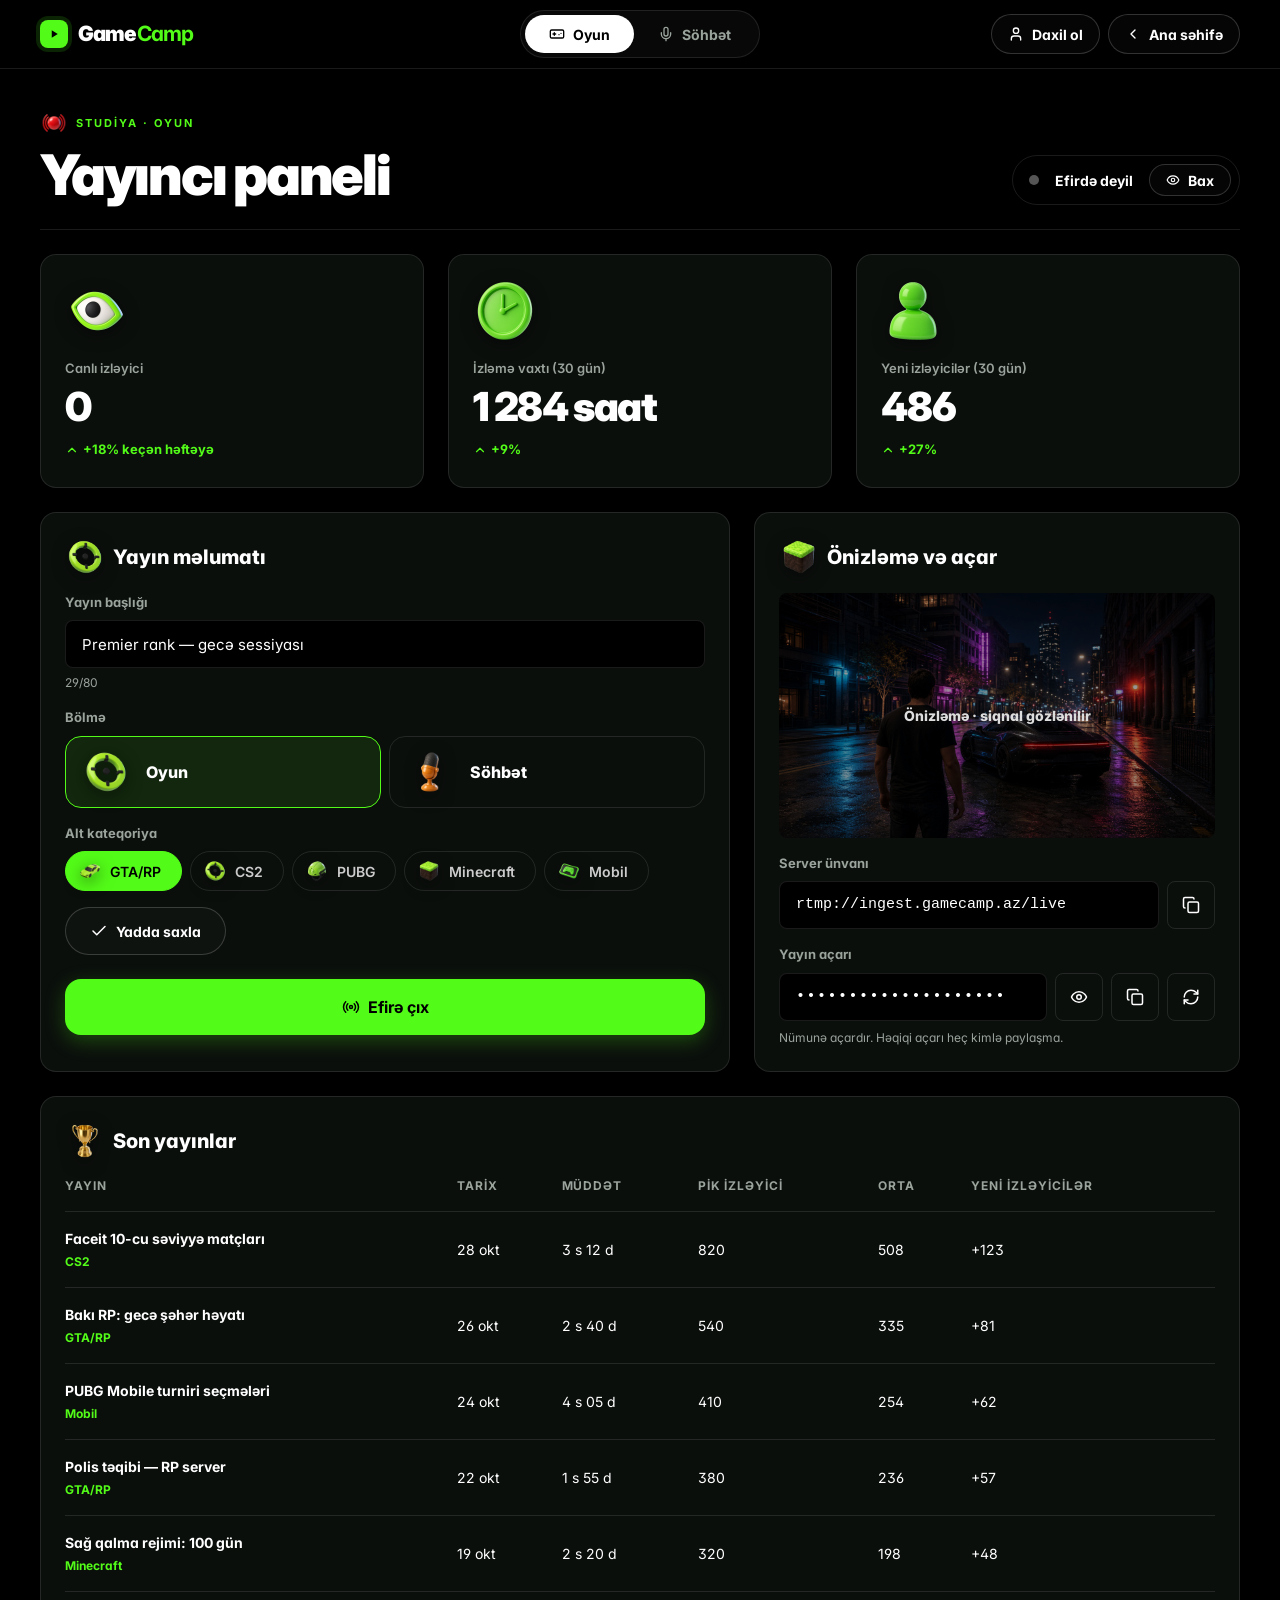
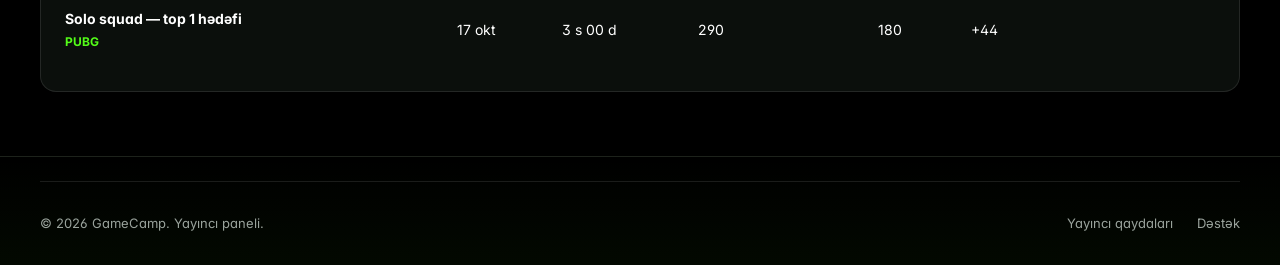
==== commit 4091ef16: "Pro polish: design tokens, refined header/footer, skeleton loaders, stream card hover preview, toast" ====
--- a/dashboard.html
+++ b/dashboard.html
@@ -1,6 +1,6 @@
 <!doctype html><html lang="az"><head><meta charset="utf-8"><meta name="viewport" content="width=device-width,initial-scale=1"><title>Yayıncı paneli · GameCamp</title>
-<link rel="stylesheet" href="https://fonts.googleapis.com/css2?family=Inter:wght@400;500;600;700;800;900&display=swap">
-<link rel="stylesheet" href="style.css"><link rel="stylesheet" href="site.css"><link rel="stylesheet" href="app.css"><link rel="stylesheet" href="dash.css"></head><body>
+<meta name="description" content="GameCamp yayıncı paneli: yayın başlığı, kateqoriya, açar və statistika."><meta name="theme-color" content="#000000"><meta property="og:site_name" content="GameCamp"><meta property="og:type" content="website"><meta property="og:title" content="GameCamp — canlı oyun və söhbət"><meta property="og:description" content="GameCamp yayıncı paneli: yayın başlığı, kateqoriya, açar və statistika."><meta property="og:image" content="assets/hero_game.jpg"><meta name="twitter:card" content="summary_large_image"><link rel="icon" href="favicon.svg" type="image/svg+xml"><link rel="apple-touch-icon" href="icons3d/live.png"><link rel="preconnect" href="https://fonts.googleapis.com"><link rel="preconnect" href="https://fonts.gstatic.com" crossorigin><link rel="preload" as="style" href="https://fonts.googleapis.com/css2?family=Inter:wght@400;500;600;700;800;900&display=swap"><link rel="stylesheet" href="https://fonts.googleapis.com/css2?family=Inter:wght@400;500;600;700;800;900&display=swap">
+<link rel="stylesheet" href="style.css"><link rel="stylesheet" href="site.css"><link rel="stylesheet" href="app.css"><link rel="stylesheet" href="dash.css"><link rel="stylesheet" href="pro.css"></head><body>
 <header><div class="wrap"><a class="logo" href="index.html">Game<b>Camp</b></a><nav class="sw" id="sw"></nav>
 <div class="r"><a class="btn g" href="#" id="ua" data-auth></a><a class="btn g" href="index.html" id="b1"></a></div></div></header>
 <main class="wrap">
@@ -29,7 +29,7 @@
 sw.innerHTML=`<a href="#game" data-x="game" class="${g?'on':''}">${ic('gamepad')}Oyun</a><a href="#talk" data-x="talk" class="${g?'':'on'}">${ic('mic')}Söhbət</a>`;
 sw.querySelectorAll('a').forEach(a=>a.onclick=e=>{e.preventDefault();W=a.dataset.x;S.W=W;save();history.replaceState(0,'','#'+W);R()});
 b1.innerHTML=ic('back',16)+'Ana səhifə';dk.innerHTML=i3('live',28)+'Studiya · '+d.name;
-stats.innerHTML=[['eye','Canlı izləyici',live?'312':'0','+18% keçən həftəyə'],['calendar','İzləmə vaxtı (30 gün)','1 284 saat','+9%'],['star','Yeni izləyicilər (30 gün)','486','+27%']].map(s=>`<div class="pn s4 sc3">${i3(s[0],64)}<small>${s[1]}</small><b>${s[2]}</b><span class="up">${ic('up',14)}${s[3]}</span></div>`).join('');
+stats.innerHTML=[['eye','Canlı izləyici',live?'312':'0','+18% keçən həftəyə'],['clock','İzləmə vaxtı (30 gün)','1 284 saat','+9%'],['person','Yeni izləyicilər (30 gün)','486','+27%']].map(s=>`<div class="pn s4 sc3">${i3(s[0],64)}<small>${s[1]}</small><b>${s[2]}</b><span class="up">${ic('up',14)}${s[3]}</span></div>`).join('');
 h1.innerHTML=i3(g?'cs2':'mic',40)+'Yayın məlumatı';h2.innerHTML=i3('block',40)+'Önizləmə və açar';h3.innerHTML=i3('trophy',40)+'Son yayınlar';
 if(ti.dataset.w!=W){ti.value=S.title[W]||(g?'Premier rank — gecə sessiyası':'Gecə söhbəti: günün mövzuları');ti.dataset.w=W}tic.textContent=ti.value.length+'/80';sv.innerHTML=ic('check',18)+'Yadda saxla';c2.innerHTML=ic('copy',18);
 seg.innerHTML=`<button class="${g?'on':''}" data-x="game">${i3('cs2',48)}Oyun</button><button class="${g?'':'on'}" data-x="talk">${i3('mic',48)}Söhbət</button>`;
@@ -51,4 +51,4 @@
 ti.oninput=()=>{tic.textContent=ti.value.length+'/80'};
 sv.onclick=()=>{if(!ti.value.trim())return GC.toast('Yayın başlığı boş ola bilməz'),ti.focus();persist();svn.textContent='Yadda saxlanıldı: '+new Date().toLocaleTimeString('az-AZ',{hour:'2-digit',minute:'2-digit'});GC.toast('Ayarlar yadda saxlanıldı')};
 R();
-</script></body></html>
+</script><script src="pro.js"></script></body></html>
--- a/pro.css
+++ b/pro.css
@@ -0,0 +1,96 @@
+/* GameCamp pro polish layer: design tokens, states, skeletons, micro-interactions */
+:root{--sp1:4px;--sp2:8px;--sp3:12px;--sp4:16px;--sp5:24px;--sp6:32px;--sp7:48px;--sp8:64px;
+--r:10px;--rm:16px;--rl:20px;--rp:999px;
+--sh1:0 1px 2px rgba(0,0,0,.4);--sh2:0 8px 24px rgba(0,0,0,.45);--sh3:0 24px 64px rgba(0,0,0,.6);
+--t2:#9aa39c;--t3:#6b736d;--line:rgba(255,255,255,.1);--line2:rgba(255,255,255,.18);
+--ease:cubic-bezier(.2,.7,.2,1);--live:#ff2e4d}
+html{scroll-behavior:smooth;scroll-padding-top:96px}
+body{font-feature-settings:"ss01","cv11";text-rendering:optimizeLegibility;line-height:1.5}
+::selection{background:var(--c);color:#000}
+h1,h2,h3,.big,.fbig{text-wrap:balance}p{text-wrap:pretty}
+/* focus */
+:focus{outline:none}:focus-visible{outline:2px solid var(--c);outline-offset:3px;border-radius:var(--r)}
+.btn:focus-visible,.chip:focus-visible,.sw button:focus-visible,.sw a:focus-visible{outline-offset:2px;border-radius:var(--rp)}
+.card:focus-visible{outline:none}.card:focus-visible .th{box-shadow:0 0 0 2px #000,0 0 0 4px var(--c)}
+/* header */
+.ticker{height:28px;font-size:11px;letter-spacing:.12em}
+header{background:rgba(0,0,0,.72);backdrop-filter:saturate(160%) blur(16px);-webkit-backdrop-filter:saturate(160%) blur(16px);transition:box-shadow .3s var(--ease),border-color .3s}
+header.is-scrolled{box-shadow:0 10px 30px rgba(0,0,0,.55);border-bottom-color:var(--line2)}
+@media(min-width:601px){header .wrap{height:68px}}
+.logo{display:inline-flex;align-items:center;gap:0;font-size:21px;white-space:nowrap}.logo::before{margin-right:10px}.btn{white-space:nowrap}
+.logo::before{content:"";width:28px;height:28px;border-radius:8px;background:var(--c) url("data:image/svg+xml,%3Csvg xmlns='http://www.w3.org/2000/svg' viewBox='0 0 24 24'%3E%3Cpath d='M9 7v10l8-5z' fill='%23000'/%3E%3C/svg%3E") center/18px no-repeat;box-shadow:0 0 0 4px rgba(var(--rgb),.14);transition:background-color .3s}
+.sw{background:rgba(255,255,255,.03)}.sw button,.sw a{height:38px;transition:background .25s var(--ease),color .25s}
+.sw button:not(.on):hover{color:#fff}
+/* buttons */
+.btn{transition:transform .18s var(--ease),background .2s,border-color .2s,box-shadow .2s,color .2s;will-change:transform}
+.btn.g{border-color:var(--line2);background:rgba(255,255,255,.02)}.btn.g:hover{border-color:rgba(255,255,255,.5);background:rgba(255,255,255,.06)}
+.btn.p{box-shadow:0 6px 20px rgba(var(--rgb),.25)}.btn.p:hover{box-shadow:0 10px 28px rgba(var(--rgb),.38);transform:translateY(-1px)}
+.btn:active,.chip:active{transform:translateY(0) scale(.97)}
+.chip{transition:background .2s,border-color .2s,color .2s,transform .15s}
+/* type scale (editorial) */
+.kick{font-size:11px;letter-spacing:.18em}
+h2{font-size:44px;line-height:48px;letter-spacing:-.035em}
+.sec{padding:var(--sp8) 0 var(--sp5);margin-top:var(--sp5)}
+.dek{color:#c3c9c4}
+/* live badge + pills */
+.live{background:var(--live);border-radius:6px;height:22px;padding:0 8px 0 7px;font-size:10.5px;letter-spacing:.1em;box-shadow:0 4px 14px rgba(255,46,77,.35)}
+.live::before{box-shadow:0 0 0 0 rgba(255,255,255,.7);animation:pl 1.6s infinite}
+@keyframes pl{0%{box-shadow:0 0 0 0 rgba(255,255,255,.7)}70%{box-shadow:0 0 0 6px rgba(255,255,255,0)}100%{box-shadow:0 0 0 0 rgba(255,255,255,0)}}
+.pill{border-radius:6px;height:22px;background:rgba(0,0,0,.6);border:1px solid rgba(255,255,255,.08);font-variant-numeric:tabular-nums}
+/* stream cards */
+.card{display:block;border-radius:var(--r);transition:transform .3s var(--ease)}
+.card:hover{transform:translateY(-3px)}
+.th{border-radius:var(--r);box-shadow:var(--sh1);transition:box-shadow .3s var(--ease)}
+.card:hover .th{box-shadow:0 0 0 1px rgba(var(--rgb),.6),0 18px 40px rgba(0,0,0,.55),0 0 32px rgba(var(--rgb),.12)}
+.th::after{content:"";position:absolute;inset:0;background:linear-gradient(180deg,rgba(0,0,0,.25),transparent 30%,transparent 55%,rgba(0,0,0,.6));pointer-events:none}
+.th .live,.th .pill{z-index:2}
+.th .pv{position:absolute;inset:0;margin:auto;width:56px;height:56px;border-radius:50%;background:rgba(var(--rgb),.95);color:#000;display:grid;place-items:center;z-index:2;opacity:0;transform:scale(.8);transition:opacity .25s,transform .3s var(--ease);box-shadow:0 0 0 8px rgba(var(--rgb),.18)}
+.card:hover .pv,.card:focus-visible .pv{opacity:1;transform:none}
+.th .pvbar{position:absolute;left:0;right:0;bottom:0;height:3px;background:var(--c);transform:scaleX(0);transform-origin:left;z-index:3;transition:transform 2.4s linear}
+.card:hover .pvbar{transform:scaleX(1)}
+.card:hover img{transform:scale(1.06);filter:saturate(1.15)}
+.card .k{margin:14px 0 6px}.ti{font-size:16px;line-height:22px}
+.card:hover .ti{text-decoration:none;color:var(--c)}
+/* skeleton loaders */
+.th,.fimg,.cat,.rk .ph,.player{background:#0d110e}
+.sk{background:linear-gradient(100deg,#0d110e 20%,#18201a 40%,#0d110e 60%) 0 0/300% 100%;animation:sk 1.3s linear infinite}
+@keyframes sk{to{background-position:-150% 0}}
+.th img,.fimg img,.rk .ph img,.cat>img:not(.i3){opacity:0;transition:opacity .45s var(--ease),transform .5s,filter .5s}
+img.in{opacity:1!important}.cat>img.in:not(.i3){opacity:1}
+.skc .th{aspect-ratio:16/9}.skl{height:12px;border-radius:6px;margin-top:14px}.skl.w2{width:70%;height:16px;margin-top:10px}.skl.w3{width:45%;margin-top:8px}
+/* categories */
+.cats{border-color:var(--line2)}.cat{transition:background .3s}.cat::after{content:"";position:absolute;inset:0;background:linear-gradient(transparent 40%,rgba(0,0,0,.75));pointer-events:none}
+.cat:hover::before{content:"";position:absolute;inset:0;box-shadow:inset 0 0 0 2px var(--c);z-index:2;pointer-events:none}
+/* empty state */
+.empty{display:flex;flex-direction:column;align-items:center;gap:12px;padding:64px 24px;background:rgba(255,255,255,.015);border-color:var(--line2);font-size:15px}
+.empty .i3{width:72px;height:72px;opacity:.9}.empty b{color:#fff;font-size:18px}
+/* toasts */
+.toast{display:flex;align-items:center;gap:10px;background:rgba(16,20,17,.92);backdrop-filter:blur(14px);color:#fff;border:1px solid var(--line2);border-left:3px solid var(--c);border-radius:12px;padding:12px 18px 12px 14px;box-shadow:var(--sh3);font-weight:600;text-align:left;transition:opacity .25s,transform .35s var(--ease)}
+.toast::before{content:"";flex:none;width:20px;height:20px;border-radius:50%;background:var(--c) url("data:image/svg+xml,%3Csvg xmlns='http://www.w3.org/2000/svg' viewBox='0 0 24 24' fill='none' stroke='%23000' stroke-width='3' stroke-linecap='round' stroke-linejoin='round'%3E%3Cpath d='m5 12 5 5 9-10'/%3E%3C/svg%3E") center/12px no-repeat}
+.toast.err{border-left-color:var(--live)}.toast.err::before{background:var(--live) url("data:image/svg+xml,%3Csvg xmlns='http://www.w3.org/2000/svg' viewBox='0 0 24 24' fill='none' stroke='%23fff' stroke-width='3' stroke-linecap='round'%3E%3Cpath d='M12 7v6M12 17h.01'/%3E%3C/svg%3E") center/12px no-repeat}
+/* modal */
+.mscrim{transition:opacity .2s}.modal{border-radius:var(--rl);box-shadow:var(--sh3);animation:mi .32s var(--ease)}
+@keyframes mi{from{opacity:0;transform:translateY(12px) scale(.98)}}
+.modal input,.ipg input,.ipg textarea{background:#050706;transition:border-color .2s,box-shadow .2s}
+.modal input:focus,.ipg input:focus,.ipg textarea:focus,.srch input:focus{box-shadow:0 0 0 4px rgba(var(--rgb),.15)}
+.srch input{background:rgba(255,255,255,.03);border-color:var(--line2)}
+/* user menu */
+.umenu{border-radius:14px;box-shadow:var(--sh3);animation:mi .2s var(--ease)}
+/* rank / lists */
+.rk{transition:background .25s}.rk:hover{background:linear-gradient(180deg,rgba(var(--rgb),.05),transparent)}
+.rk .ph{box-shadow:0 0 0 2px #000,0 0 0 3px var(--line2)}
+.tl{transition:padding .25s var(--ease)}.tl:hover{padding-left:8px}.tl:hover b{color:var(--c)}
+.ev,.nw{transition:background .2s}
+/* footer */
+footer{margin-top:var(--sp8);background:linear-gradient(180deg,transparent,rgba(var(--rgb),.035))}
+.fbig{font-size:168px;line-height:148px;-webkit-text-stroke:0;opacity:.96}
+.fl{font-size:13px}.fl nav a{transition:color .2s}
+/* 404 */
+.nf{min-height:60vh;display:flex;flex-direction:column;justify-content:center;align-items:flex-start;padding:64px 0;gap:16px}
+.nf .big{font-size:200px;line-height:170px}.nf p{color:var(--t2);font-size:18px;max-width:480px}.nf .acts{display:flex;gap:12px;flex-wrap:wrap;margin-top:8px}
+/* scrollbar */
+*{scrollbar-color:#2a312c transparent}::-webkit-scrollbar{width:10px;height:10px}::-webkit-scrollbar-thumb{background:#232a25;border-radius:10px;border:2px solid #000}
+@media(max-width:600px){h2{font-size:30px;line-height:34px}.fbig{font-size:60px;line-height:58px}.nf .big{font-size:110px;line-height:100px}.logo{font-size:19px}.logo::before{width:24px;height:24px;background-size:15px}.sec{padding:40px 0 16px;margin-top:16px}.toast{bottom:20px}.th .pv{display:none}}
+@media(prefers-reduced-motion:reduce){*,*::before,*::after{animation-duration:.01ms!important;animation-iteration-count:1!important;transition-duration:.01ms!important;scroll-behavior:auto!important}.ticker div{animation:none}}
+@media(max-width:600px){header .r .btn.p{height:36px;padding:0 12px;font-size:13px}.logo::before{margin-right:8px}.nf{padding:40px 0;min-height:auto}}
+@media(max-width:420px){header .r .btn.p svg{display:none}header .r{gap:6px}header .r .btn{padding:0 10px}.logo{font-size:18px}.logo::before{width:22px;height:22px;margin-right:6px;vertical-align:-5px}}
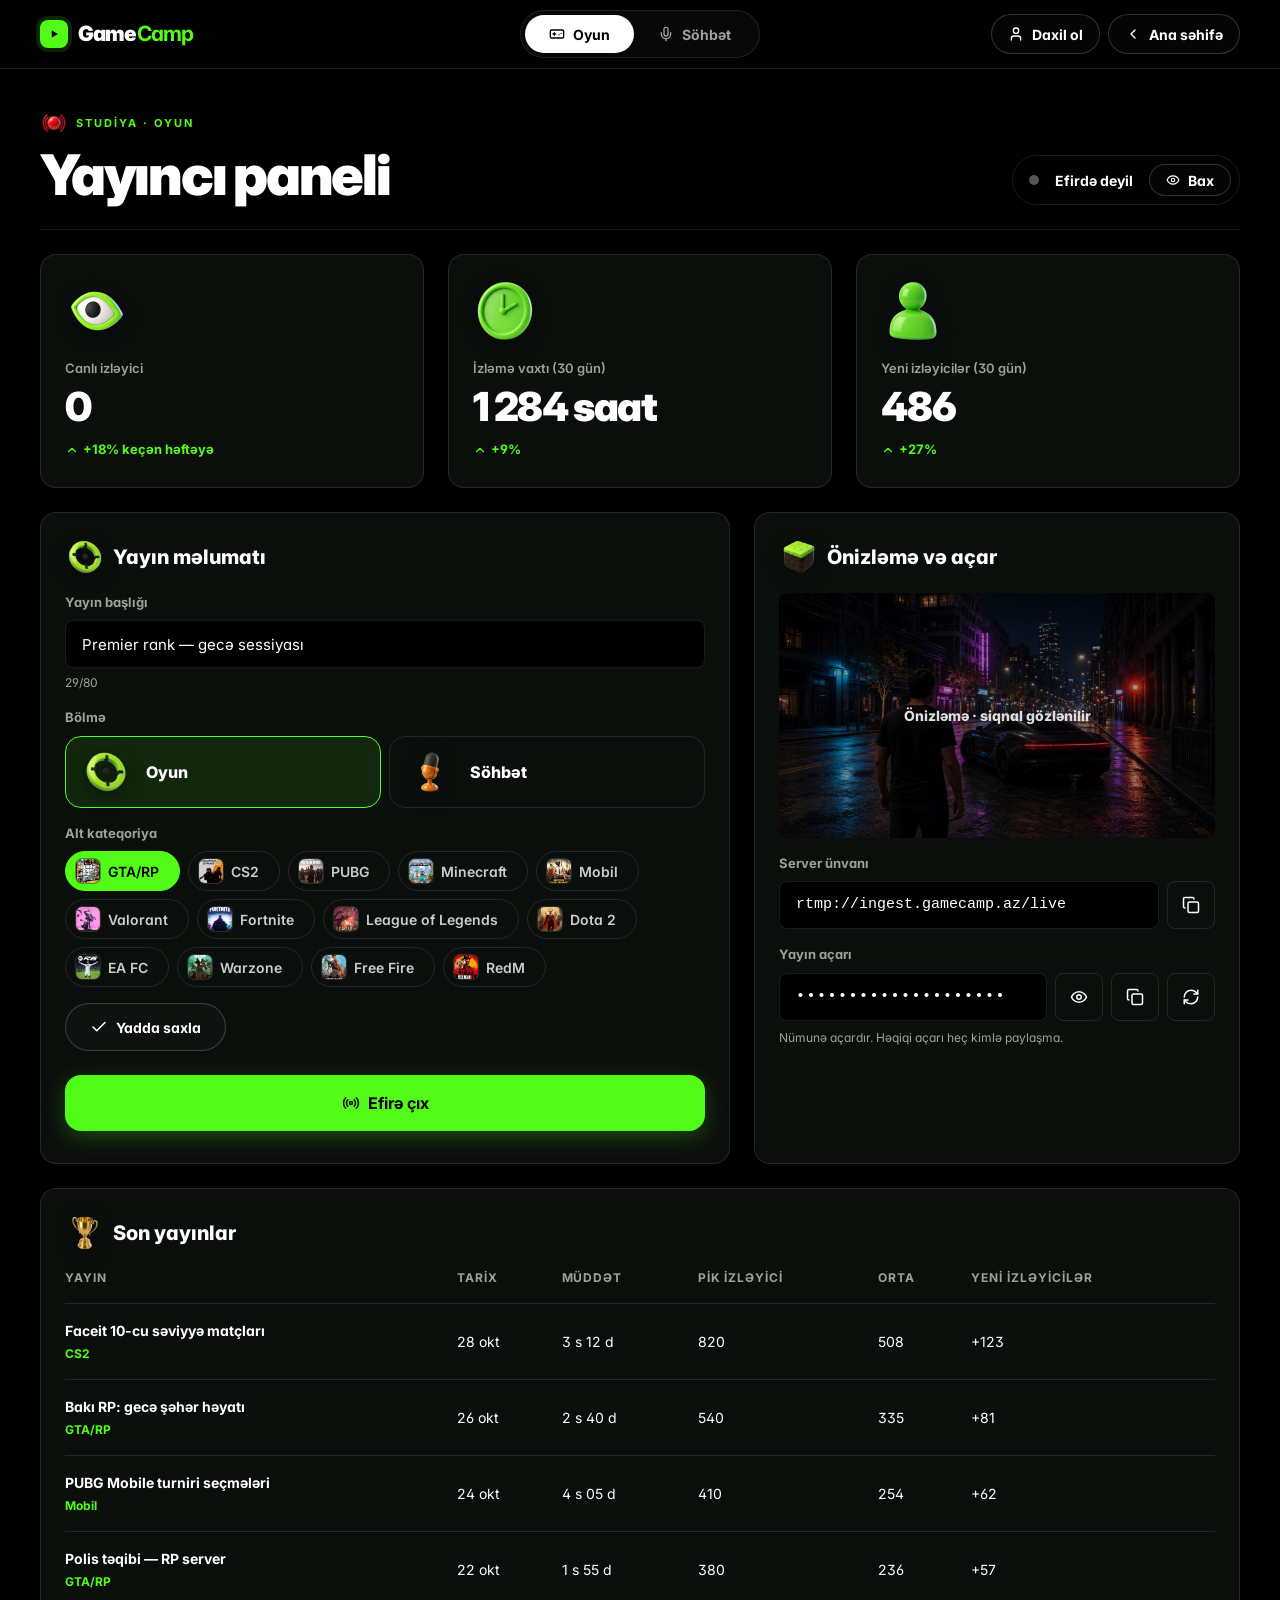
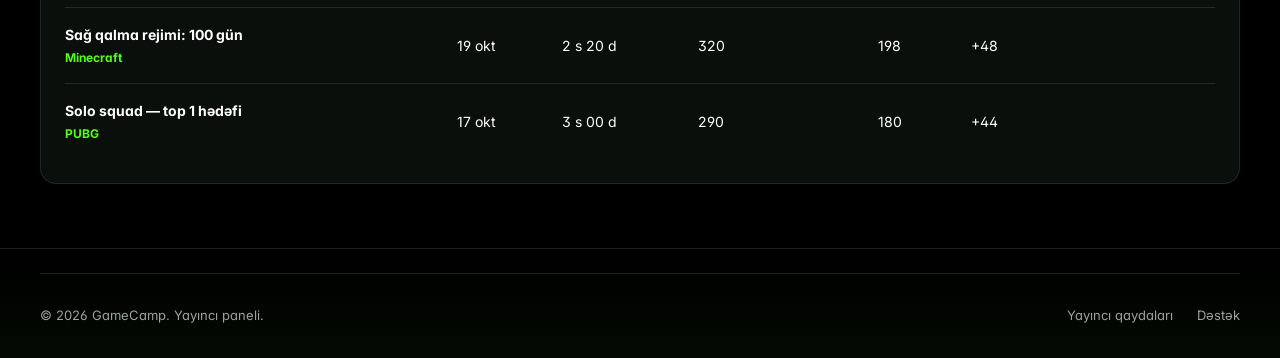
==== commit d3de7acf: "Game categories: official cover art tiles and icons, more popular games" ====
--- a/dashboard.html
+++ b/dashboard.html
@@ -1,6 +1,6 @@
 <!doctype html><html lang="az"><head><meta charset="utf-8"><meta name="viewport" content="width=device-width,initial-scale=1"><title>Yayıncı paneli · GameCamp</title>
 <meta name="description" content="GameCamp yayıncı paneli: yayın başlığı, kateqoriya, açar və statistika."><meta name="theme-color" content="#000000"><meta property="og:site_name" content="GameCamp"><meta property="og:type" content="website"><meta property="og:title" content="GameCamp — canlı oyun və söhbət"><meta property="og:description" content="GameCamp yayıncı paneli: yayın başlığı, kateqoriya, açar və statistika."><meta property="og:image" content="assets/hero_game.jpg"><meta name="twitter:card" content="summary_large_image"><link rel="icon" href="favicon.svg" type="image/svg+xml"><link rel="apple-touch-icon" href="icons3d/live.png"><link rel="preconnect" href="https://fonts.googleapis.com"><link rel="preconnect" href="https://fonts.gstatic.com" crossorigin><link rel="preload" as="style" href="https://fonts.googleapis.com/css2?family=Inter:wght@400;500;600;700;800;900&display=swap"><link rel="stylesheet" href="https://fonts.googleapis.com/css2?family=Inter:wght@400;500;600;700;800;900&display=swap">
-<link rel="stylesheet" href="style.css"><link rel="stylesheet" href="site.css"><link rel="stylesheet" href="app.css"><link rel="stylesheet" href="dash.css"><link rel="stylesheet" href="pro.css"></head><body>
+<link rel="stylesheet" href="style.css"><link rel="stylesheet" href="site.css"><link rel="stylesheet" href="app.css"><link rel="stylesheet" href="dash.css"><link rel="stylesheet" href="pro.css"><link rel="stylesheet" href="games.css"></head><body>
 <header><div class="wrap"><a class="logo" href="index.html">Game<b>Camp</b></a><nav class="sw" id="sw"></nav>
 <div class="r"><a class="btn g" href="#" id="ua" data-auth></a><a class="btn g" href="index.html" id="b1"></a></div></div></header>
 <main class="wrap">
@@ -34,9 +34,9 @@
 if(ti.dataset.w!=W){ti.value=S.title[W]||(g?'Premier rank — gecə sessiyası':'Gecə söhbəti: günün mövzuları');ti.dataset.w=W}tic.textContent=ti.value.length+'/80';sv.innerHTML=ic('check',18)+'Yadda saxla';c2.innerHTML=ic('copy',18);
 seg.innerHTML=`<button class="${g?'on':''}" data-x="game">${i3('cs2',48)}Oyun</button><button class="${g?'':'on'}" data-x="talk">${i3('mic',48)}Söhbət</button>`;
 seg.querySelectorAll('button').forEach(b=>b.onclick=()=>{W=b.dataset.x;S.W=W;save();history.replaceState(0,'','#'+W);R()});
-subs.innerHTML=d.cats.slice(1).map(c=>`<button class="chip${c==cat?' on':''}" data-c="${c}">${i3(CI[c],24)}${c}</button>`).join('');
+subs.innerHTML=d.cats.slice(1).map(c=>`<button class="chip${c==cat?' on':''}" data-c="${c}">${gi(c,24)}${c}</button>`).join('');
 subs.querySelectorAll('.chip').forEach(b=>b.onclick=()=>{cat=b.dataset.c;S.cat=cat;save();R()});
-const im=d.s.find(s=>s[3]==cat)[0];
+const im=(d.s.find(s=>s[3]==cat)||d.s[0])[0];
 prev.innerHTML=`<img src="assets/${im}.jpg" alt="">`+(live?`<span class="live">CANLI</span>`:`<div class="off">Önizləmə · siqnal gözlənilir</div>`);
 go.className='btn p golive'+(live?' end':'');go.innerHTML=live?ic('pause',18)+'Yayını bitir':ic('radio',18)+'Efirə çıx';
 st.classList.toggle('on',live);stt.textContent=live?'Efirdəsən · '+dur():'Efirdə deyil';pv.innerHTML=ic('eye',14)+'Bax';pv.href='watch.html?id='+im;
--- a/games.css
+++ b/games.css
@@ -0,0 +1,18 @@
+/* Game cover art: chips, tags, category tiles */
+img.gmi{flex:none;object-fit:cover;border-radius:6px;background:#111;box-shadow:0 0 0 1px rgba(255,255,255,.12)}
+.chip img.gmi{width:24px;height:24px;margin-left:-10px;border-radius:6px}
+.chip.on img.gmi{box-shadow:0 0 0 1px rgba(0,0,0,.35)}
+.card .k{display:flex;align-items:center;gap:8px}.card .k img.gmi{width:20px;height:20px;border-radius:5px}
+.kick img.gmi{width:28px;height:28px;border-radius:7px}
+.cats.gm{display:flex;gap:16px;overflow-x:auto;border:0;border-radius:0;scrollbar-width:none;padding:4px 2px 8px;scroll-snap-type:x proximity}
+.cats.gm::-webkit-scrollbar{display:none}
+.cats.gm .cat.gc{flex:0 0 150px;height:auto;border:0;overflow:visible;background:none;scroll-snap-align:start}
+.cats.gm .cat.gc::after,.cats.gm .cat.gc:hover::before{display:none}
+.cat.gc .bx{position:relative;inset:auto;z-index:0;aspect-ratio:3/4;border-radius:10px;overflow:hidden;background:#0d110e;box-shadow:0 0 0 1px var(--line);transition:transform .25s,box-shadow .25s}
+.cat.gc .bx img{position:static;width:100%;height:100%;object-fit:cover;display:block;filter:none;opacity:1}
+.cat.gc:hover .bx{transform:translateY(-4px);box-shadow:0 0 0 2px var(--c),0 10px 24px rgba(0,0,0,.5)}
+.cat.gc:hover .bx img{transform:none}
+.cat.gc .live{position:absolute;top:8px;left:8px;font-size:10px;font-weight:800;letter-spacing:.08em;background:#e5243b;color:#fff;padding:3px 6px;border-radius:4px}
+.cat.gc b{position:static;display:block;font-size:14px;font-weight:700;letter-spacing:0;margin-top:10px;white-space:nowrap;overflow:hidden;text-overflow:ellipsis}
+.cat.gc small{display:block;font-size:12px;color:var(--t2);margin-top:2px}
+@media(max-width:700px){.cats.gm{gap:12px}.cats.gm .cat.gc{flex-basis:112px}}
